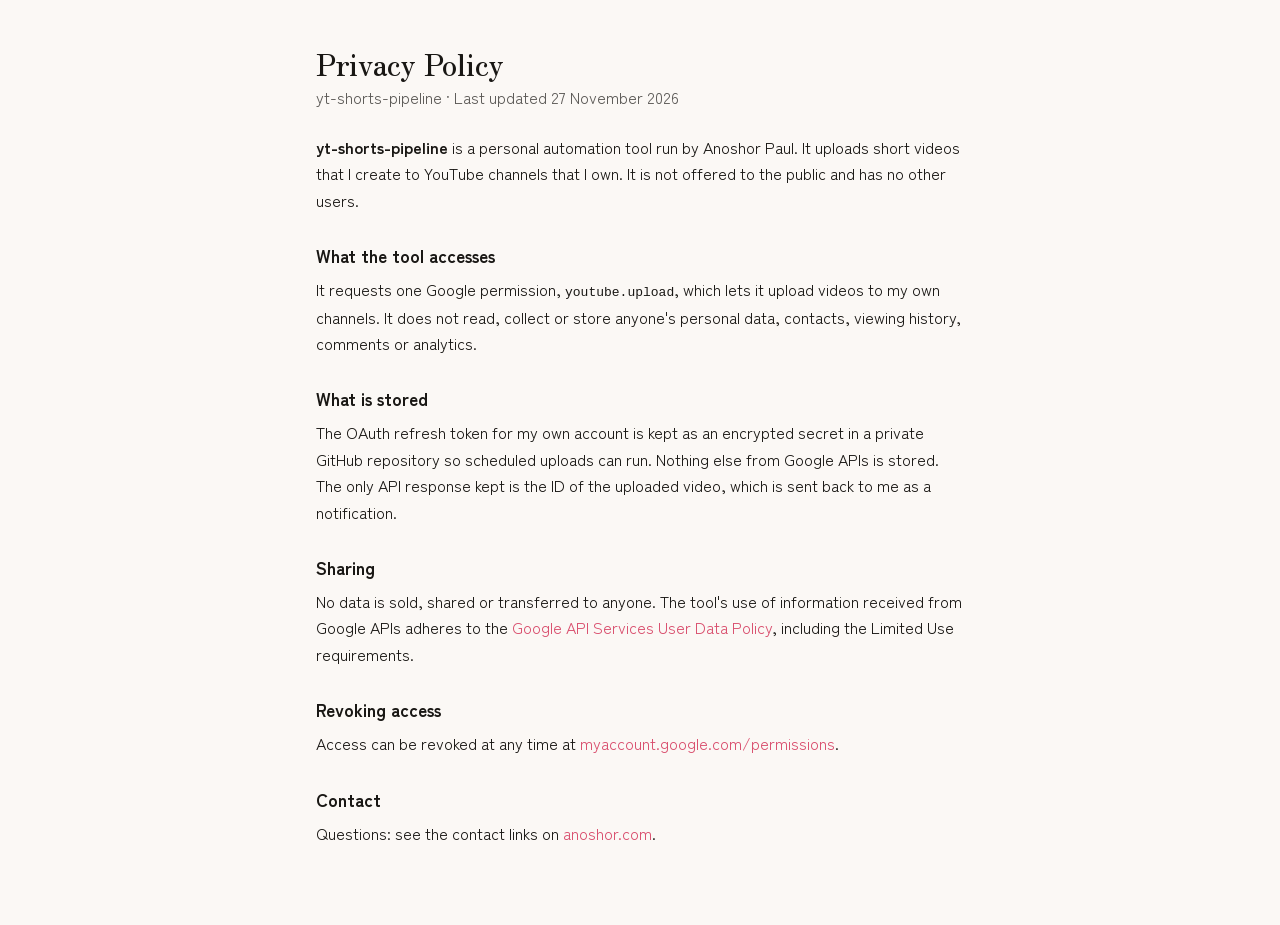
==== privacy/index.html @ 67a10aac "Add privacy policy page for yt-shorts-pipeline" ====
<!DOCTYPE html>
<html lang="en" data-theme="sakura">
<head>
<meta charset="UTF-8">
<meta name="viewport" content="width=device-width, initial-scale=1.0">
<title>Privacy Policy — yt-shorts-pipeline</title>
<meta name="robots" content="noindex">
<link rel="canonical" href="https://anoshor.com/privacy/">
<link rel="stylesheet" href="/assets/site.css">
<style>
  .policy{max-width:680px;margin:0 auto;padding:48px 16px 80px;line-height:1.65}
  .policy h1{font-size:1.8rem;margin:0 0 4px}
  .policy h2{font-size:1.1rem;margin:28px 0 6px}
  .policy .muted{opacity:.7;margin:0 0 24px}
</style>
</head>
<body>
<main class="policy">
  <h1>Privacy Policy</h1>
  <p class="muted">yt-shorts-pipeline · Last updated 27 November 2026</p>

  <p><strong>yt-shorts-pipeline</strong> is a personal automation tool run by Anoshor Paul. It uploads
  short videos that I create to YouTube channels that I own. It is not offered to the public and has
  no other users.</p>

  <h2>What the tool accesses</h2>
  <p>It requests one Google permission, <code>youtube.upload</code>, which lets it upload videos to my
  own channels. It does not read, collect or store anyone's personal data, contacts, viewing history,
  comments or analytics.</p>

  <h2>What is stored</h2>
  <p>The OAuth refresh token for my own account is kept as an encrypted secret in a private GitHub
  repository so scheduled uploads can run. Nothing else from Google APIs is stored. The only API
  response kept is the ID of the uploaded video, which is sent back to me as a notification.</p>

  <h2>Sharing</h2>
  <p>No data is sold, shared or transferred to anyone. The tool's use of information received from
  Google APIs adheres to the
  <a href="https://developers.google.com/terms/api-services-user-data-policy">Google API Services User Data Policy</a>,
  including the Limited Use requirements.</p>

  <h2>Revoking access</h2>
  <p>Access can be revoked at any time at
  <a href="https://myaccount.google.com/permissions">myaccount.google.com/permissions</a>.</p>

  <h2>Contact</h2>
  <p>Questions: see the contact links on <a href="/">anoshor.com</a>.</p>
</main>
</body>
</html>
---- assets/site.css ----
/* ============================================================
   anoshor.com
   ============================================================ */
/* Self-hosted fonts: only the Google subsets whose unicode-range wins for a
   character this site renders (32 of 741). Same files, same fallbacks. */
@font-face {
  font-family: 'JetBrains Mono';
  font-style: normal;
  font-weight: 400;
  font-display: swap;
  src: url(/assets/fonts/jetbrains-mono-400-b87346fd.woff2) format('woff2');
  unicode-range: U+0000-00FF, U+0131, U+0152-0153, U+02BB-02BC, U+02C6, U+02DA, U+02DC, U+0304, U+0308, U+0329, U+2000-206F, U+20AC, U+2122, U+2191, U+2193, U+2212, U+2215, U+FEFF, U+FFFD;
}
@font-face {
  font-family: 'JetBrains Mono';
  font-style: normal;
  font-weight: 700;
  font-display: swap;
  src: url(/assets/fonts/jetbrains-mono-700-b87346fd.woff2) format('woff2');
  unicode-range: U+0000-00FF, U+0131, U+0152-0153, U+02BB-02BC, U+02C6, U+02DA, U+02DC, U+0304, U+0308, U+0329, U+2000-206F, U+20AC, U+2122, U+2191, U+2193, U+2212, U+2215, U+FEFF, U+FFFD;
}
@font-face {
  font-family: 'Zen Kaku Gothic New';
  font-style: normal;
  font-weight: 400;
  font-display: swap;
  src: url(/assets/fonts/zen-kaku-gothic-new-400-7233d6f3.woff2) format('woff2');
  unicode-range: U+25e4-25e6, U+2601-2603, U+2609, U+260e-260f, U+2616-2617, U+261c-261f, U+262f, U+2641, U+2660, U+2662-2664, U+2666-2668, U+266d-266e, U+2672-267d, U+26bd-26be, U+2702, U+271a, U+273d, U+2740, U+2756, U+2776-2793, U+27a1, U+2934-2935, U+29bf, U+29fa-29fb, U+2b05-2b07, U+2b1a, U+2b95, U+2e3a-2e3b, U+2e80-2e99, U+2e9b-2ef3, U+2f00-2f13;
}
@font-face {
  font-family: 'Zen Kaku Gothic New';
  font-style: normal;
  font-weight: 400;
  font-display: swap;
  src: url(/assets/fonts/zen-kaku-gothic-new-400-858ca0a2.woff2) format('woff2');
  unicode-range: U+24d1-24ff, U+2503-2513, U+2515-2516, U+2518-251b, U+251d-2522, U+2524-259f, U+25a2-25ab, U+25b1, U+25b7, U+25c0-25c1, U+25c9-25ca, U+25cc, U+25d0-25d3, U+25e2-25e3;
}
@font-face {
  font-family: 'Zen Kaku Gothic New';
  font-style: normal;
  font-weight: 400;
  font-display: swap;
  src: url(/assets/fonts/zen-kaku-gothic-new-400-4d6fc14d.woff2) format('woff2');
  unicode-range: U+2105, U+2109-210a, U+210f, U+2116, U+2121, U+2126-2127, U+212b, U+212e, U+2135, U+213b, U+2194-2199, U+21b8-21b9, U+21c4-21c6, U+21cb-21cc, U+21d0, U+21e6-21e9, U+21f5, U+2202-2203, U+2205-2206, U+2208-220b, U+220f, U+2211, U+2213, U+2215, U+221a, U+221d, U+2220, U+2223, U+2225-2226, U+2228, U+222a-222e, U+2234-2237, U+223d, U+2243, U+2245, U+2248, U+224c, U+2260, U+2262, U+2264-2265, U+226e-226f, U+2272-2273, U+2276-2277, U+2283-2287, U+228a-228b, U+2295-2299, U+22a0, U+22a5, U+22bf, U+22da-22db, U+22ef, U+2305-2307, U+2318, U+2329-232a, U+23b0-23b1, U+23be-23cc, U+23ce, U+23da-23db, U+2423, U+2469-24d0;
}
@font-face {
  font-family: 'Zen Kaku Gothic New';
  font-style: normal;
  font-weight: 400;
  font-display: swap;
  src: url(/assets/fonts/zen-kaku-gothic-new-400-3c1ca168.woff2) format('woff2');
  unicode-range: U+2227, U+26a0, U+2713, U+301f, U+4ff8, U+5239, U+526a, U+54fa, U+5740, U+5937, U+5993, U+59fb, U+5a3c, U+5c41, U+6028, U+626e, U+646f, U+647a, U+64b0, U+64e2, U+65a7, U+66fe, U+6727, U+6955, U+6bef, U+6f23, U+724c, U+767c, U+7a83, U+7ac4, U+7b67, U+8000, U+8471, U+8513, U+8599, U+86db, U+8718, U+87f2, U+88f3, U+8ad2, U+8e2a, U+8fa3, U+95a5, U+9798, U+9910, U+9957, U+9bab, U+9c3b, U+9daf, U+ff95;
}
@font-face {
  font-family: 'Zen Kaku Gothic New';
  font-style: normal;
  font-weight: 400;
  font-display: swap;
  src: url(/assets/fonts/zen-kaku-gothic-new-400-94854cb1.woff2) format('woff2');
  unicode-range: U+0000-00FF, U+0131, U+0152-0153, U+02BB-02BC, U+02C6, U+02DA, U+02DC, U+0304, U+0308, U+0329, U+2000-206F, U+20AC, U+2122, U+2191, U+2193, U+2212, U+2215, U+FEFF, U+FFFD;
}
@font-face {
  font-family: 'Zen Kaku Gothic New';
  font-style: normal;
  font-weight: 500;
  font-display: swap;
  src: url(/assets/fonts/zen-kaku-gothic-new-500-5b4a54fc.woff2) format('woff2');
  unicode-range: U+25e4-25e6, U+2601-2603, U+2609, U+260e-260f, U+2616-2617, U+261c-261f, U+262f, U+2641, U+2660, U+2662-2664, U+2666-2668, U+266d-266e, U+2672-267d, U+26bd-26be, U+2702, U+271a, U+273d, U+2740, U+2756, U+2776-2793, U+27a1, U+2934-2935, U+29bf, U+29fa-29fb, U+2b05-2b07, U+2b1a, U+2b95, U+2e3a-2e3b, U+2e80-2e99, U+2e9b-2ef3, U+2f00-2f13;
}
@font-face {
  font-family: 'Zen Kaku Gothic New';
  font-style: normal;
  font-weight: 500;
  font-display: swap;
  src: url(/assets/fonts/zen-kaku-gothic-new-500-2f95c9e3.woff2) format('woff2');
  unicode-range: U+24d1-24ff, U+2503-2513, U+2515-2516, U+2518-251b, U+251d-2522, U+2524-259f, U+25a2-25ab, U+25b1, U+25b7, U+25c0-25c1, U+25c9-25ca, U+25cc, U+25d0-25d3, U+25e2-25e3;
}
@font-face {
  font-family: 'Zen Kaku Gothic New';
  font-style: normal;
  font-weight: 500;
  font-display: swap;
  src: url(/assets/fonts/zen-kaku-gothic-new-500-00940a9a.woff2) format('woff2');
  unicode-range: U+2105, U+2109-210a, U+210f, U+2116, U+2121, U+2126-2127, U+212b, U+212e, U+2135, U+213b, U+2194-2199, U+21b8-21b9, U+21c4-21c6, U+21cb-21cc, U+21d0, U+21e6-21e9, U+21f5, U+2202-2203, U+2205-2206, U+2208-220b, U+220f, U+2211, U+2213, U+2215, U+221a, U+221d, U+2220, U+2223, U+2225-2226, U+2228, U+222a-222e, U+2234-2237, U+223d, U+2243, U+2245, U+2248, U+224c, U+2260, U+2262, U+2264-2265, U+226e-226f, U+2272-2273, U+2276-2277, U+2283-2287, U+228a-228b, U+2295-2299, U+22a0, U+22a5, U+22bf, U+22da-22db, U+22ef, U+2305-2307, U+2318, U+2329-232a, U+23b0-23b1, U+23be-23cc, U+23ce, U+23da-23db, U+2423, U+2469-24d0;
}
@font-face {
  font-family: 'Zen Kaku Gothic New';
  font-style: normal;
  font-weight: 500;
  font-display: swap;
  src: url(/assets/fonts/zen-kaku-gothic-new-500-c078f281.woff2) format('woff2');
  unicode-range: U+2227, U+26a0, U+2713, U+301f, U+4ff8, U+5239, U+526a, U+54fa, U+5740, U+5937, U+5993, U+59fb, U+5a3c, U+5c41, U+6028, U+626e, U+646f, U+647a, U+64b0, U+64e2, U+65a7, U+66fe, U+6727, U+6955, U+6bef, U+6f23, U+724c, U+767c, U+7a83, U+7ac4, U+7b67, U+8000, U+8471, U+8513, U+8599, U+86db, U+8718, U+87f2, U+88f3, U+8ad2, U+8e2a, U+8fa3, U+95a5, U+9798, U+9910, U+9957, U+9bab, U+9c3b, U+9daf, U+ff95;
}
@font-face {
  font-family: 'Zen Kaku Gothic New';
  font-style: normal;
  font-weight: 500;
  font-display: swap;
  src: url(/assets/fonts/zen-kaku-gothic-new-500-382a6350.woff2) format('woff2');
  unicode-range: U+0000-00FF, U+0131, U+0152-0153, U+02BB-02BC, U+02C6, U+02DA, U+02DC, U+0304, U+0308, U+0329, U+2000-206F, U+20AC, U+2122, U+2191, U+2193, U+2212, U+2215, U+FEFF, U+FFFD;
}
@font-face {
  font-family: 'Zen Kaku Gothic New';
  font-style: normal;
  font-weight: 700;
  font-display: swap;
  src: url(/assets/fonts/zen-kaku-gothic-new-700-816ab08b.woff2) format('woff2');
  unicode-range: U+25e4-25e6, U+2601-2603, U+2609, U+260e-260f, U+2616-2617, U+261c-261f, U+262f, U+2641, U+2660, U+2662-2664, U+2666-2668, U+266d-266e, U+2672-267d, U+26bd-26be, U+2702, U+271a, U+273d, U+2740, U+2756, U+2776-2793, U+27a1, U+2934-2935, U+29bf, U+29fa-29fb, U+2b05-2b07, U+2b1a, U+2b95, U+2e3a-2e3b, U+2e80-2e99, U+2e9b-2ef3, U+2f00-2f13;
}
@font-face {
  font-family: 'Zen Kaku Gothic New';
  font-style: normal;
  font-weight: 700;
  font-display: swap;
  src: url(/assets/fonts/zen-kaku-gothic-new-700-9bd0cb63.woff2) format('woff2');
  unicode-range: U+24d1-24ff, U+2503-2513, U+2515-2516, U+2518-251b, U+251d-2522, U+2524-259f, U+25a2-25ab, U+25b1, U+25b7, U+25c0-25c1, U+25c9-25ca, U+25cc, U+25d0-25d3, U+25e2-25e3;
}
@font-face {
  font-family: 'Zen Kaku Gothic New';
  font-style: normal;
  font-weight: 700;
  font-display: swap;
  src: url(/assets/fonts/zen-kaku-gothic-new-700-92056e36.woff2) format('woff2');
  unicode-range: U+2105, U+2109-210a, U+210f, U+2116, U+2121, U+2126-2127, U+212b, U+212e, U+2135, U+213b, U+2194-2199, U+21b8-21b9, U+21c4-21c6, U+21cb-21cc, U+21d0, U+21e6-21e9, U+21f5, U+2202-2203, U+2205-2206, U+2208-220b, U+220f, U+2211, U+2213, U+2215, U+221a, U+221d, U+2220, U+2223, U+2225-2226, U+2228, U+222a-222e, U+2234-2237, U+223d, U+2243, U+2245, U+2248, U+224c, U+2260, U+2262, U+2264-2265, U+226e-226f, U+2272-2273, U+2276-2277, U+2283-2287, U+228a-228b, U+2295-2299, U+22a0, U+22a5, U+22bf, U+22da-22db, U+22ef, U+2305-2307, U+2318, U+2329-232a, U+23b0-23b1, U+23be-23cc, U+23ce, U+23da-23db, U+2423, U+2469-24d0;
}
@font-face {
  font-family: 'Zen Kaku Gothic New';
  font-style: normal;
  font-weight: 700;
  font-display: swap;
  src: url(/assets/fonts/zen-kaku-gothic-new-700-5ea68556.woff2) format('woff2');
  unicode-range: U+2227, U+26a0, U+2713, U+301f, U+4ff8, U+5239, U+526a, U+54fa, U+5740, U+5937, U+5993, U+59fb, U+5a3c, U+5c41, U+6028, U+626e, U+646f, U+647a, U+64b0, U+64e2, U+65a7, U+66fe, U+6727, U+6955, U+6bef, U+6f23, U+724c, U+767c, U+7a83, U+7ac4, U+7b67, U+8000, U+8471, U+8513, U+8599, U+86db, U+8718, U+87f2, U+88f3, U+8ad2, U+8e2a, U+8fa3, U+95a5, U+9798, U+9910, U+9957, U+9bab, U+9c3b, U+9daf, U+ff95;
}
@font-face {
  font-family: 'Zen Kaku Gothic New';
  font-style: normal;
  font-weight: 700;
  font-display: swap;
  src: url(/assets/fonts/zen-kaku-gothic-new-700-0fe4e577.woff2) format('woff2');
  unicode-range: U+0000-00FF, U+0131, U+0152-0153, U+02BB-02BC, U+02C6, U+02DA, U+02DC, U+0304, U+0308, U+0329, U+2000-206F, U+20AC, U+2122, U+2191, U+2193, U+2212, U+2215, U+FEFF, U+FFFD;
}
@font-face {
  font-family: 'Zen Old Mincho';
  font-style: normal;
  font-weight: 400;
  font-display: swap;
  src: url(/assets/fonts/zen-old-mincho-400-bc86bf7c.woff2) format('woff2');
  unicode-range: U+25e4-25e6, U+2601-2603, U+2609, U+260e-260f, U+2616-2617, U+261c-261f, U+262f, U+2641, U+2660, U+2662-2664, U+2666-2668, U+266d-266e, U+2672-267d, U+26bd-26be, U+2702, U+271a, U+273d, U+2740, U+2756, U+2776-2793, U+27a1, U+2934-2935, U+29bf, U+29fa-29fb, U+2b05-2b07, U+2b1a, U+2b95, U+2e3a-2e3b, U+2e80-2e99, U+2e9b-2ef3, U+2f00-2f13;
}
@font-face {
  font-family: 'Zen Old Mincho';
  font-style: normal;
  font-weight: 400;
  font-display: swap;
  src: url(/assets/fonts/zen-old-mincho-400-42929fd2.woff2) format('woff2');
  unicode-range: U+24d1-24ff, U+2503-2513, U+2515-2516, U+2518-251b, U+251d-2522, U+2524-259f, U+25a2-25ab, U+25b1, U+25b7, U+25c0-25c1, U+25c9-25ca, U+25cc, U+25d0-25d3, U+25e2-25e3;
}
@font-face {
  font-family: 'Zen Old Mincho';
  font-style: normal;
  font-weight: 400;
  font-display: swap;
  src: url(/assets/fonts/zen-old-mincho-400-7a2520df.woff2) format('woff2');
  unicode-range: U+2105, U+2109-210a, U+210f, U+2116, U+2121, U+2126-2127, U+212b, U+212e, U+2135, U+213b, U+2194-2199, U+21b8-21b9, U+21c4-21c6, U+21cb-21cc, U+21d0, U+21e6-21e9, U+21f5, U+2202-2203, U+2205-2206, U+2208-220b, U+220f, U+2211, U+2213, U+2215, U+221a, U+221d, U+2220, U+2223, U+2225-2226, U+2228, U+222a-222e, U+2234-2237, U+223d, U+2243, U+2245, U+2248, U+224c, U+2260, U+2262, U+2264-2265, U+226e-226f, U+2272-2273, U+2276-2277, U+2283-2287, U+228a-228b, U+2295-2299, U+22a0, U+22a5, U+22bf, U+22da-22db, U+22ef, U+2305-2307, U+2318, U+2329-232a, U+23b0-23b1, U+23be-23cc, U+23ce, U+23da-23db, U+2423, U+2469-24d0;
}
@font-face {
  font-family: 'Zen Old Mincho';
  font-style: normal;
  font-weight: 400;
  font-display: swap;
  src: url(/assets/fonts/zen-old-mincho-400-b838fa8f.woff2) format('woff2');
  unicode-range: U+2227, U+26a0, U+2713, U+301f, U+4ff8, U+5239, U+526a, U+54fa, U+5740, U+5937, U+5993, U+59fb, U+5a3c, U+5c41, U+6028, U+626e, U+646f, U+647a, U+64b0, U+64e2, U+65a7, U+66fe, U+6727, U+6955, U+6bef, U+6f23, U+724c, U+767c, U+7a83, U+7ac4, U+7b67, U+8000, U+8471, U+8513, U+8599, U+86db, U+8718, U+87f2, U+88f3, U+8ad2, U+8e2a, U+8fa3, U+95a5, U+9798, U+9910, U+9957, U+9bab, U+9c3b, U+9daf, U+ff95;
}
@font-face {
  font-family: 'Zen Old Mincho';
  font-style: normal;
  font-weight: 400;
  font-display: swap;
  src: url(/assets/fonts/zen-old-mincho-400-1971b2ed.woff2) format('woff2');
  unicode-range: U+0000-00FF, U+0131, U+0152-0153, U+02BB-02BC, U+02C6, U+02DA, U+02DC, U+0304, U+0308, U+0329, U+2000-206F, U+20AC, U+2122, U+2191, U+2193, U+2212, U+2215, U+FEFF, U+FFFD;
}
@font-face {
  font-family: 'Zen Old Mincho';
  font-style: normal;
  font-weight: 600;
  font-display: swap;
  src: url(/assets/fonts/zen-old-mincho-600-6d68d47e.woff2) format('woff2');
  unicode-range: U+25e4-25e6, U+2601-2603, U+2609, U+260e-260f, U+2616-2617, U+261c-261f, U+262f, U+2641, U+2660, U+2662-2664, U+2666-2668, U+266d-266e, U+2672-267d, U+26bd-26be, U+2702, U+271a, U+273d, U+2740, U+2756, U+2776-2793, U+27a1, U+2934-2935, U+29bf, U+29fa-29fb, U+2b05-2b07, U+2b1a, U+2b95, U+2e3a-2e3b, U+2e80-2e99, U+2e9b-2ef3, U+2f00-2f13;
}
@font-face {
  font-family: 'Zen Old Mincho';
  font-style: normal;
  font-weight: 600;
  font-display: swap;
  src: url(/assets/fonts/zen-old-mincho-600-d1b219fb.woff2) format('woff2');
  unicode-range: U+24d1-24ff, U+2503-2513, U+2515-2516, U+2518-251b, U+251d-2522, U+2524-259f, U+25a2-25ab, U+25b1, U+25b7, U+25c0-25c1, U+25c9-25ca, U+25cc, U+25d0-25d3, U+25e2-25e3;
}
@font-face {
  font-family: 'Zen Old Mincho';
  font-style: normal;
  font-weight: 600;
  font-display: swap;
  src: url(/assets/fonts/zen-old-mincho-600-75abe590.woff2) format('woff2');
  unicode-range: U+2105, U+2109-210a, U+210f, U+2116, U+2121, U+2126-2127, U+212b, U+212e, U+2135, U+213b, U+2194-2199, U+21b8-21b9, U+21c4-21c6, U+21cb-21cc, U+21d0, U+21e6-21e9, U+21f5, U+2202-2203, U+2205-2206, U+2208-220b, U+220f, U+2211, U+2213, U+2215, U+221a, U+221d, U+2220, U+2223, U+2225-2226, U+2228, U+222a-222e, U+2234-2237, U+223d, U+2243, U+2245, U+2248, U+224c, U+2260, U+2262, U+2264-2265, U+226e-226f, U+2272-2273, U+2276-2277, U+2283-2287, U+228a-228b, U+2295-2299, U+22a0, U+22a5, U+22bf, U+22da-22db, U+22ef, U+2305-2307, U+2318, U+2329-232a, U+23b0-23b1, U+23be-23cc, U+23ce, U+23da-23db, U+2423, U+2469-24d0;
}
@font-face {
  font-family: 'Zen Old Mincho';
  font-style: normal;
  font-weight: 600;
  font-display: swap;
  src: url(/assets/fonts/zen-old-mincho-600-a0c86a7f.woff2) format('woff2');
  unicode-range: U+2227, U+26a0, U+2713, U+301f, U+4ff8, U+5239, U+526a, U+54fa, U+5740, U+5937, U+5993, U+59fb, U+5a3c, U+5c41, U+6028, U+626e, U+646f, U+647a, U+64b0, U+64e2, U+65a7, U+66fe, U+6727, U+6955, U+6bef, U+6f23, U+724c, U+767c, U+7a83, U+7ac4, U+7b67, U+8000, U+8471, U+8513, U+8599, U+86db, U+8718, U+87f2, U+88f3, U+8ad2, U+8e2a, U+8fa3, U+95a5, U+9798, U+9910, U+9957, U+9bab, U+9c3b, U+9daf, U+ff95;
}
@font-face {
  font-family: 'Zen Old Mincho';
  font-style: normal;
  font-weight: 600;
  font-display: swap;
  src: url(/assets/fonts/zen-old-mincho-600-ab6cafc1.woff2) format('woff2');
  unicode-range: U+0000-00FF, U+0131, U+0152-0153, U+02BB-02BC, U+02C6, U+02DA, U+02DC, U+0304, U+0308, U+0329, U+2000-206F, U+20AC, U+2122, U+2191, U+2193, U+2212, U+2215, U+FEFF, U+FFFD;
}
@font-face {
  font-family: 'Zen Old Mincho';
  font-style: normal;
  font-weight: 900;
  font-display: swap;
  src: url(/assets/fonts/zen-old-mincho-900-770a2522.woff2) format('woff2');
  unicode-range: U+25e4-25e6, U+2601-2603, U+2609, U+260e-260f, U+2616-2617, U+261c-261f, U+262f, U+2641, U+2660, U+2662-2664, U+2666-2668, U+266d-266e, U+2672-267d, U+26bd-26be, U+2702, U+271a, U+273d, U+2740, U+2756, U+2776-2793, U+27a1, U+2934-2935, U+29bf, U+29fa-29fb, U+2b05-2b07, U+2b1a, U+2b95, U+2e3a-2e3b, U+2e80-2e99, U+2e9b-2ef3, U+2f00-2f13;
}
@font-face {
  font-family: 'Zen Old Mincho';
  font-style: normal;
  font-weight: 900;
  font-display: swap;
  src: url(/assets/fonts/zen-old-mincho-900-4c2c235f.woff2) format('woff2');
  unicode-range: U+24d1-24ff, U+2503-2513, U+2515-2516, U+2518-251b, U+251d-2522, U+2524-259f, U+25a2-25ab, U+25b1, U+25b7, U+25c0-25c1, U+25c9-25ca, U+25cc, U+25d0-25d3, U+25e2-25e3;
}
@font-face {
  font-family: 'Zen Old Mincho';
  font-style: normal;
  font-weight: 900;
  font-display: swap;
  src: url(/assets/fonts/zen-old-mincho-900-18f5bf39.woff2) format('woff2');
  unicode-range: U+2105, U+2109-210a, U+210f, U+2116, U+2121, U+2126-2127, U+212b, U+212e, U+2135, U+213b, U+2194-2199, U+21b8-21b9, U+21c4-21c6, U+21cb-21cc, U+21d0, U+21e6-21e9, U+21f5, U+2202-2203, U+2205-2206, U+2208-220b, U+220f, U+2211, U+2213, U+2215, U+221a, U+221d, U+2220, U+2223, U+2225-2226, U+2228, U+222a-222e, U+2234-2237, U+223d, U+2243, U+2245, U+2248, U+224c, U+2260, U+2262, U+2264-2265, U+226e-226f, U+2272-2273, U+2276-2277, U+2283-2287, U+228a-228b, U+2295-2299, U+22a0, U+22a5, U+22bf, U+22da-22db, U+22ef, U+2305-2307, U+2318, U+2329-232a, U+23b0-23b1, U+23be-23cc, U+23ce, U+23da-23db, U+2423, U+2469-24d0;
}
@font-face {
  font-family: 'Zen Old Mincho';
  font-style: normal;
  font-weight: 900;
  font-display: swap;
  src: url(/assets/fonts/zen-old-mincho-900-d55f0878.woff2) format('woff2');
  unicode-range: U+2227, U+26a0, U+2713, U+301f, U+4ff8, U+5239, U+526a, U+54fa, U+5740, U+5937, U+5993, U+59fb, U+5a3c, U+5c41, U+6028, U+626e, U+646f, U+647a, U+64b0, U+64e2, U+65a7, U+66fe, U+6727, U+6955, U+6bef, U+6f23, U+724c, U+767c, U+7a83, U+7ac4, U+7b67, U+8000, U+8471, U+8513, U+8599, U+86db, U+8718, U+87f2, U+88f3, U+8ad2, U+8e2a, U+8fa3, U+95a5, U+9798, U+9910, U+9957, U+9bab, U+9c3b, U+9daf, U+ff95;
}
@font-face {
  font-family: 'Zen Old Mincho';
  font-style: normal;
  font-weight: 900;
  font-display: swap;
  src: url(/assets/fonts/zen-old-mincho-900-0aab309f.woff2) format('woff2');
  unicode-range: U+0000-00FF, U+0131, U+0152-0153, U+02BB-02BC, U+02C6, U+02DA, U+02DC, U+0304, U+0308, U+0329, U+2000-206F, U+20AC, U+2122, U+2191, U+2193, U+2212, U+2215, U+FEFF, U+FFFD;
}

*{margin:0;padding:0;box-sizing:border-box}

:root{
  --f-sans:'Zen Kaku Gothic New',system-ui,-apple-system,sans-serif;
  --f-serif:'Zen Old Mincho',Georgia,serif;
  --f-mono:'JetBrains Mono',ui-monospace,monospace;
  --wrap:940px;
  --rail:88px;
  --radius:12px;
  --bw:1px;
  --shadow:0 2px 18px rgba(0,0,0,.06);
  --leaf-r:14px;
}

/* ---------- themes ---------- */
:root[data-theme="sakura"]{
  --bg:#fbf8f5; --bg2:#f3ece6; --card:#fff; --border:#e7ded5;
  --text:#191714; --muted:#7a726b; --accent:#d94f6e; --accent2:#b03a55;
  --ink:#2b2724; --chip:#f5ede7; --seal:#c8384f;
  --grad:linear-gradient(90deg,#d94f6e,#e8929f);
}
:root[data-theme="sumi"]{
  --bg:#eee8dc; --bg2:#e5ddcd; --card:#f6f1e7; --border:#cfc4ae;
  --text:#1b1815; --muted:#6b6155; --accent:#b83a2e; --accent2:#8c2b22;
  --ink:#141210; --chip:#e8e0d0; --seal:#b83a2e;
  --grad:linear-gradient(90deg,#1b1815,#6b6155);
}
:root[data-theme="tokyo"]{
  --bg:#0e1120; --bg2:#151930; --card:#181d36; --border:#2a3158;
  --text:#e9ebfa; --muted:#98a1c6; --accent:#ff5c8a; --accent2:#5ce1e6;
  --ink:#cfd6f5; --chip:#20264a; --seal:#ff5c8a;
  --grad:linear-gradient(90deg,#ff5c8a,#5ce1e6);
  --shadow:0 2px 20px rgba(0,0,0,.35);
}
:root[data-theme="ghibli"]{
  --bg:#f6f1e4; --bg2:#ece4d2; --card:#fbf7ec; --border:#dbd0b6;
  --text:#413a2d; --muted:#857a64; --accent:#6f9a3d; --accent2:#d97e4a;
  --ink:#3b3529; --chip:#eee5d1; --seal:#c2622f;
  --grad:linear-gradient(90deg,#6f9a3d,#d97e4a);
}
:root[data-theme="punpun"]{
  --bg:#eceeed; --bg2:#e3e7e6; --card:#f5f6f6; --border:#d3d8d7;
  --text:#3b4240; --muted:#8d9694; --accent:#6d8a91; --accent2:#9aa8a6;
  --ink:#4a5250; --chip:#e4e8e7; --seal:#7d9096;
  --grad:linear-gradient(90deg,#6d8a91,#b9c4c2);
}
:root[data-theme="manga"]{
  --bg:#fff; --bg2:#f2f2f2; --card:#fff; --border:#111;
  --text:#111; --muted:#555; --accent:#111; --accent2:#111;
  --ink:#111; --chip:#f2f2f2; --seal:#111;
  --bw:2px; --radius:3px; --shadow:4px 4px 0 #111;
  --grad:linear-gradient(90deg,#111,#111);
}

/* ---------- base ---------- */
html{scroll-behavior:smooth}
body{
  font-family:var(--f-sans); background:var(--bg); color:var(--text);
  line-height:1.75; -webkit-font-smoothing:antialiased;
  transition:background .4s ease,color .4s ease;
  overflow-x:hidden;
}
a{color:var(--accent);text-decoration:none}
a:hover{text-decoration:underline}
::selection{background:var(--accent);color:var(--bg)}

.wrap{max-width:var(--wrap);margin:0 auto;padding:0 26px;position:relative;z-index:2}

/* ---------- top bar ---------- */
.top{
  position:fixed;top:0;left:0;right:0;z-index:40;
  background:color-mix(in srgb,var(--bg) 82%,transparent);
  backdrop-filter:blur(14px);-webkit-backdrop-filter:blur(14px);
  border-bottom:var(--bw) solid var(--border);
}
.top-in{max-width:var(--wrap);margin:0 auto;padding:10px 26px;display:flex;align-items:center;gap:16px}
.brand{display:flex;align-items:center;gap:10px;color:var(--text);font-weight:700}
.brand:hover{text-decoration:none}
.seal{
  width:30px;height:30px;flex:none;border-radius:4px;background:var(--seal);
  color:#fff;display:grid;place-items:center;font-family:var(--f-serif);
  font-size:15px;font-weight:700;line-height:1;box-shadow:var(--shadow);
}
:root[data-theme="manga"] .seal{box-shadow:2px 2px 0 #111}
.brand-t{font-family:var(--f-mono);font-size:.9rem;letter-spacing:.02em}
@media(max-width:540px){
  .top-in{padding:8px 14px;gap:8px}
  .brand-t{display:none}
  .tbtn{width:24px;height:24px;font-size:11px}
  .wrap{padding:0 18px}
}
.spacer{flex:1}
.nav{display:flex;gap:18px}
.nav a{
  font-size:.84rem;font-weight:500;color:var(--muted);
  transition:color .2s;white-space:nowrap;
}
.nav a:hover{color:var(--accent);text-decoration:none}
@media(max-width:900px){.nav{display:none}}
.clocks{font-family:var(--f-mono);font-size:.72rem;color:var(--muted);display:flex;gap:12px}
@media(max-width:720px){.clocks{display:none}}
.themes{display:flex;gap:6px;flex-wrap:wrap}
.tbtn{
  width:26px;height:26px;border-radius:50%;cursor:pointer;font-size:12px;line-height:1;
  display:grid;place-items:center;border:var(--bw) solid var(--border);
  background:var(--card);color:var(--text);
  font-family:var(--f-serif);flex:none;
  transition:transform .16s,border-color .2s;
}
.tbtn:hover{transform:translateY(-2px) scale(1.1)}
.tbtn.on{border-color:var(--accent);color:var(--accent);box-shadow:0 0 0 2px color-mix(in srgb,var(--accent) 22%,transparent)}


/* ---------- brushstroke ---------- */
#brush{position:fixed;right:0;top:0;width:118px;height:100%;pointer-events:none;z-index:1;opacity:.13}
#brush path{fill:none;stroke:var(--ink);stroke-width:2.5;stroke-linecap:round;vector-effect:non-scaling-stroke}
@media(max-width:900px){#brush{display:none}}

/* ---------- sections ---------- */
section{padding:104px 0 24px;position:relative}
.sec-head{display:flex;align-items:baseline;gap:14px;margin-bottom:26px}
.sec-t{font-family:var(--f-serif);font-size:1.45rem;font-weight:600;letter-spacing:.01em}
.sec-sub{font-family:var(--f-mono);font-size:.7rem;color:var(--muted);letter-spacing:.1em;text-transform:uppercase}
.sec-rule{flex:1;height:var(--bw);background:var(--border)}

/* ---------- hero ---------- */
.hero{min-height:88vh;display:flex;flex-direction:column;justify-content:center;padding-top:120px}
@media(min-height:1200px){.hero{min-height:720px}}
.hello{font-family:var(--f-mono);font-size:.78rem;letter-spacing:.16em;color:var(--accent);text-transform:uppercase;margin-bottom:14px}
h1{font-family:var(--f-serif);font-size:clamp(2.5rem,7.5vw,4.4rem);font-weight:600;line-height:1.1;letter-spacing:-.01em}
h1 .g{background:var(--grad);-webkit-background-clip:text;background-clip:text;-webkit-text-fill-color:transparent}
:root[data-theme="manga"] h1 .g{-webkit-text-fill-color:var(--text);border-bottom:5px solid var(--text)}
.tagline{font-family:var(--f-mono);font-size:clamp(.9rem,2.4vw,1.05rem);color:var(--muted);margin-top:20px;min-height:1.8em}
.cursor{display:inline-block;width:.55em;color:var(--accent);animation:blink 1.05s steps(1) infinite}
@keyframes blink{50%{opacity:0}}
.links{display:flex;gap:10px;margin-top:32px;flex-wrap:wrap}
.pill{
  padding:9px 17px;border-radius:100px;font-weight:600;font-size:.88rem;
  border:var(--bw) solid var(--border);background:var(--card);color:var(--text);
  box-shadow:var(--shadow);transition:transform .16s,border-color .2s;flex:none;
}
.pill:hover{transform:translateY(-2px);border-color:var(--accent);text-decoration:none}
.pill.pri{background:var(--accent);color:var(--bg);border-color:var(--accent)}
:root[data-theme="manga"] .pill.pri{color:#fff}

/* ---------- prose / cards ---------- */
.lede{font-size:1.04rem;max-width:64ch}
.lede+.lede{margin-top:14px}
.card{
  background:var(--card);border:var(--bw) solid var(--border);border-radius:var(--radius);
  padding:22px 24px;margin-bottom:16px;box-shadow:var(--shadow);
  transition:transform .18s,border-color .2s;
}
.card:hover{transform:translateY(-2px);border-color:var(--accent)}
.rolehead{display:flex;justify-content:space-between;align-items:baseline;gap:12px;flex-wrap:wrap}
.role{font-weight:700;font-size:1.02rem}
.role .at{color:var(--accent)}
.dates{font-family:var(--f-mono);font-size:.72rem;color:var(--muted);white-space:nowrap}
.where{color:var(--muted);font-size:.85rem;margin-top:2px}
.card ul{margin:12px 0 0 17px}
.card li{margin-bottom:6px;font-size:.93rem}
.card li::marker{color:var(--accent)}
.grid{display:grid;grid-template-columns:1fr 1fr;gap:16px}
@media(max-width:700px){.grid{grid-template-columns:1fr}}
.proj{display:flex;flex-direction:column;margin-bottom:0}
.proj h3{font-family:var(--f-serif);font-size:1.05rem;font-weight:600;margin-bottom:3px}
.proj .stack{font-family:var(--f-mono);font-size:.7rem;color:var(--accent);margin-bottom:9px;letter-spacing:.03em}
.proj p{font-size:.9rem;color:var(--muted);flex:1}
.proj .go{margin-top:12px;font-weight:600;font-size:.84rem}

/* ---------- bonsai ---------- */
.bonsai-wrap{position:relative;margin-top:8px}
.bonsai-hint{font-family:var(--f-mono);font-size:.7rem;color:var(--muted);margin-bottom:6px;letter-spacing:.06em}
.bonsai{position:relative;width:100%;max-width:700px;margin:0 auto;aspect-ratio:600/412}
.bonsai svg{position:absolute;inset:0;width:100%;height:100%;overflow:visible}
.tree-ink{fill:var(--ink)}
.pot{fill:none;stroke:var(--ink);stroke-width:3.2;stroke-linecap:round;stroke-linejoin:round}
.pot-fill{fill:var(--chip)}
.crown{fill:var(--accent);opacity:.13;transition:opacity .35s}
.crown.dim{opacity:.05}
.crown.hot{opacity:.26}
.lf{fill:var(--accent);opacity:.8;transition:opacity .35s}
.lf.dim{opacity:.16}

.nodes{position:absolute;inset:0}
.node{
  position:absolute;left:var(--x);top:var(--y);transform:translate(-50%,-50%);
  display:grid;place-items:center;cursor:pointer;white-space:nowrap;
  padding:7px 15px;border-radius:100px;
  background:var(--card);border:var(--bw) solid var(--border);
  color:var(--text);box-shadow:var(--shadow);
  transition:transform .28s cubic-bezier(.3,1.4,.5,1),border-color .25s,opacity .3s,background .25s;
}
.node .nl{font-family:var(--f-mono);font-size:.72rem;letter-spacing:.04em;font-weight:700}
.node:hover{transform:translate(-50%,-50%) scale(1.12);border-color:var(--accent)}
.node.on{border-color:var(--accent);background:var(--accent);color:var(--bg);transform:translate(-50%,-50%) scale(1.16)}
.node.on .nl{color:var(--bg)}
:root[data-theme="manga"] .node.on{color:#fff}
:root[data-theme="manga"] .node.on .nl{color:#fff}
.node.off{opacity:.35}

/* 3D sakura: the canvas replaces the svg only once it has drawn a frame */
.bonsai canvas{position:absolute;inset:0;width:100%;height:100%;display:block;touch-action:pan-y;cursor:grab;opacity:0;transition:opacity .9s ease}
.bonsai.three-on{max-width:880px}
.bonsai.three-on canvas{opacity:1}
.bonsai.three-on canvas.over{cursor:pointer}
.bonsai.three-on canvas.grabbing{cursor:grabbing}
.bonsai.three-on svg{display:none}
.bonsai.three-on .nodes{pointer-events:none}
.bonsai.three-on .node{pointer-events:auto;opacity:var(--vis,1);z-index:var(--z,1)}
.bonsai.three-on .node.off{opacity:calc(var(--vis,1) * .4)}
@media(max-width:540px){.bonsai.three-on{aspect-ratio:1/1}}

.petal{position:absolute;pointer-events:none;border-radius:50% 0 50% 50%;background:var(--accent);opacity:.75}

.detail{
  margin:14px auto 0;max-width:660px;min-height:96px;
  border:var(--bw) solid var(--border);border-radius:var(--radius);
  background:var(--card);padding:18px 20px;box-shadow:var(--shadow);
}
.detail-empty{font-family:var(--f-mono);font-size:.76rem;color:var(--muted)}
.detail-h{display:flex;align-items:baseline;gap:9px;margin-bottom:12px}
.detail-h .dt{font-weight:700}
.detail-h .dc{font-family:var(--f-mono);font-size:.68rem;color:var(--muted);margin-left:auto}
.chips{display:flex;flex-wrap:wrap;gap:8px}
.chip{
  font-family:var(--f-mono);font-size:.75rem;padding:6px 13px;
  border-radius:var(--leaf-r) 2px var(--leaf-r) var(--leaf-r);
  background:var(--chip);border:var(--bw) solid var(--border);color:var(--text);
  opacity:0;transform:translateY(9px) rotate(-3deg);
  animation:leafIn .42s cubic-bezier(.2,.9,.3,1) forwards;
}
@keyframes leafIn{to{opacity:1;transform:none}}

/* ---------- publications ---------- */
.pub h3{font-family:var(--f-serif);font-size:1.16rem;font-weight:600;line-height:1.4;margin-bottom:8px}
.pub .authors{font-size:.92rem;margin-bottom:3px}
.pub .venue{font-family:var(--f-mono);font-size:.76rem;color:var(--muted);margin-bottom:14px;line-height:1.6}
.pub .abs{font-size:.93rem;color:var(--muted);max-width:70ch}
.pubmeta{display:flex;align-items:center;gap:18px;flex-wrap:wrap;margin-top:16px;
  padding-top:14px;border-top:var(--bw) solid var(--border)}
.pubmeta .stat{font-family:var(--f-mono);font-size:.76rem;color:var(--muted)}
.pubmeta .stat strong{color:var(--accent);font-size:.92rem}
.pubmeta .go{margin-top:0;margin-left:auto}

/* ---------- copy button ---------- */
button.pill{font-family:inherit;cursor:pointer}
button.pill.copy::after{content:"  ⧉";opacity:.6;font-size:.9em}
button.pill.copy.done::after{content:"  ✓"}

/* ---------- writing ---------- */
.post-list{list-style:none}
.post-item{
  display:flex;gap:14px;align-items:baseline;padding:13px 0;
  border-bottom:var(--bw) solid var(--border);flex-wrap:wrap;
}
.post-item time{font-family:var(--f-mono);font-size:.72rem;color:var(--muted);flex:none;width:92px}
.post-item a{font-weight:600;color:var(--text)}
.post-item a:hover{color:var(--accent)}
.post-item .kind{
  font-family:var(--f-mono);font-size:.6rem;letter-spacing:.1em;text-transform:uppercase;
  color:var(--accent);border:var(--bw) solid var(--border);border-radius:100px;padding:1px 8px;
}
.post-item p{width:100%;padding-left:106px;color:var(--muted);font-size:.88rem;margin-top:2px}
@media(max-width:640px){.post-item p{padding-left:0}.post-item time{width:auto}}

.post{max-width:70ch}
.post h1{font-size:clamp(1.9rem,5vw,2.7rem);margin-bottom:10px}
.post .meta{font-family:var(--f-mono);font-size:.74rem;color:var(--muted);margin-bottom:34px}
.post h2{font-family:var(--f-serif);font-size:1.35rem;margin:34px 0 10px;font-weight:600}
.post h3{font-family:var(--f-serif);font-size:1.12rem;margin:26px 0 8px;font-weight:600}
.post p{margin-bottom:16px}
.post ul,.post ol{margin:0 0 16px 20px}
.post li{margin-bottom:6px}
.post blockquote{
  border-left:3px solid var(--accent);padding:2px 0 2px 16px;margin:0 0 16px;
  color:var(--muted);font-style:italic;
}
.post hr{border:none;border-top:var(--bw) solid var(--border);margin:30px 0}
.post code{
  font-family:var(--f-mono);font-size:.86em;background:var(--chip);
  border:var(--bw) solid var(--border);border-radius:4px;padding:1px 5px;
}
.post pre{
  background:var(--chip);border:var(--bw) solid var(--border);border-radius:var(--radius);
  padding:15px 17px;overflow-x:auto;margin-bottom:16px;
}
.post pre code{background:none;border:none;padding:0;font-size:.82rem;line-height:1.65}
.post img{max-width:100%;border-radius:var(--radius)}
.backlink{font-family:var(--f-mono);font-size:.76rem;display:inline-block;margin-bottom:30px}

/* ---------- footer ---------- */
footer{
  border-top:var(--bw) solid var(--border);margin-top:70px;padding:26px 0 34px;
  color:var(--muted);font-size:.78rem;position:relative;z-index:2;
}
.foot-in{max-width:var(--wrap);margin:0 auto;padding:0 26px;display:flex;gap:14px;flex-wrap:wrap;align-items:center}
.foot-in .ver{font-family:var(--f-mono);font-size:.7rem;margin-left:auto}
#commit{font-family:var(--f-mono);font-size:.7rem}

/* ---------- punpun bird ---------- */
#punpun{
  position:fixed;right:16px;bottom:14px;width:46px;height:56px;z-index:35;
  cursor:pointer;opacity:.85;transition:opacity .3s,transform .3s;
}
#punpun:hover{opacity:1;transform:translateY(-4px)}
#punpun svg{width:100%;height:100%;overflow:visible}
#punpun .bd{fill:none;stroke:var(--ink);stroke-width:2.1;stroke-linecap:round;stroke-linejoin:round}
#punpun .ey{fill:var(--ink)}
.pp-say{
  position:fixed;right:70px;bottom:26px;z-index:35;max-width:210px;
  background:var(--card);border:var(--bw) solid var(--border);border-radius:12px;
  padding:8px 12px;font-size:.76rem;color:var(--text);box-shadow:var(--shadow);
  opacity:0;transform:translateY(6px);transition:opacity .3s,transform .3s;pointer-events:none;
}
.pp-say.show{opacity:1;transform:none}
@media(max-width:700px){#punpun{width:38px;height:46px;right:10px;bottom:10px}.pp-say{display:none}}

/* ---------- reveal ---------- */
.js .rv{opacity:0;transform:translateY(16px)}
.rv{transition:opacity .65s ease,transform .65s ease}
.rv.in{opacity:1;transform:none}

@media (prefers-reduced-motion:reduce){
  html{scroll-behavior:auto}
  .rv{opacity:1;transform:none;transition:none}
  .cursor{animation:none}
  .chip{opacity:1;transform:none;animation:none}
  #brush{display:none}
  .petal{display:none}
}
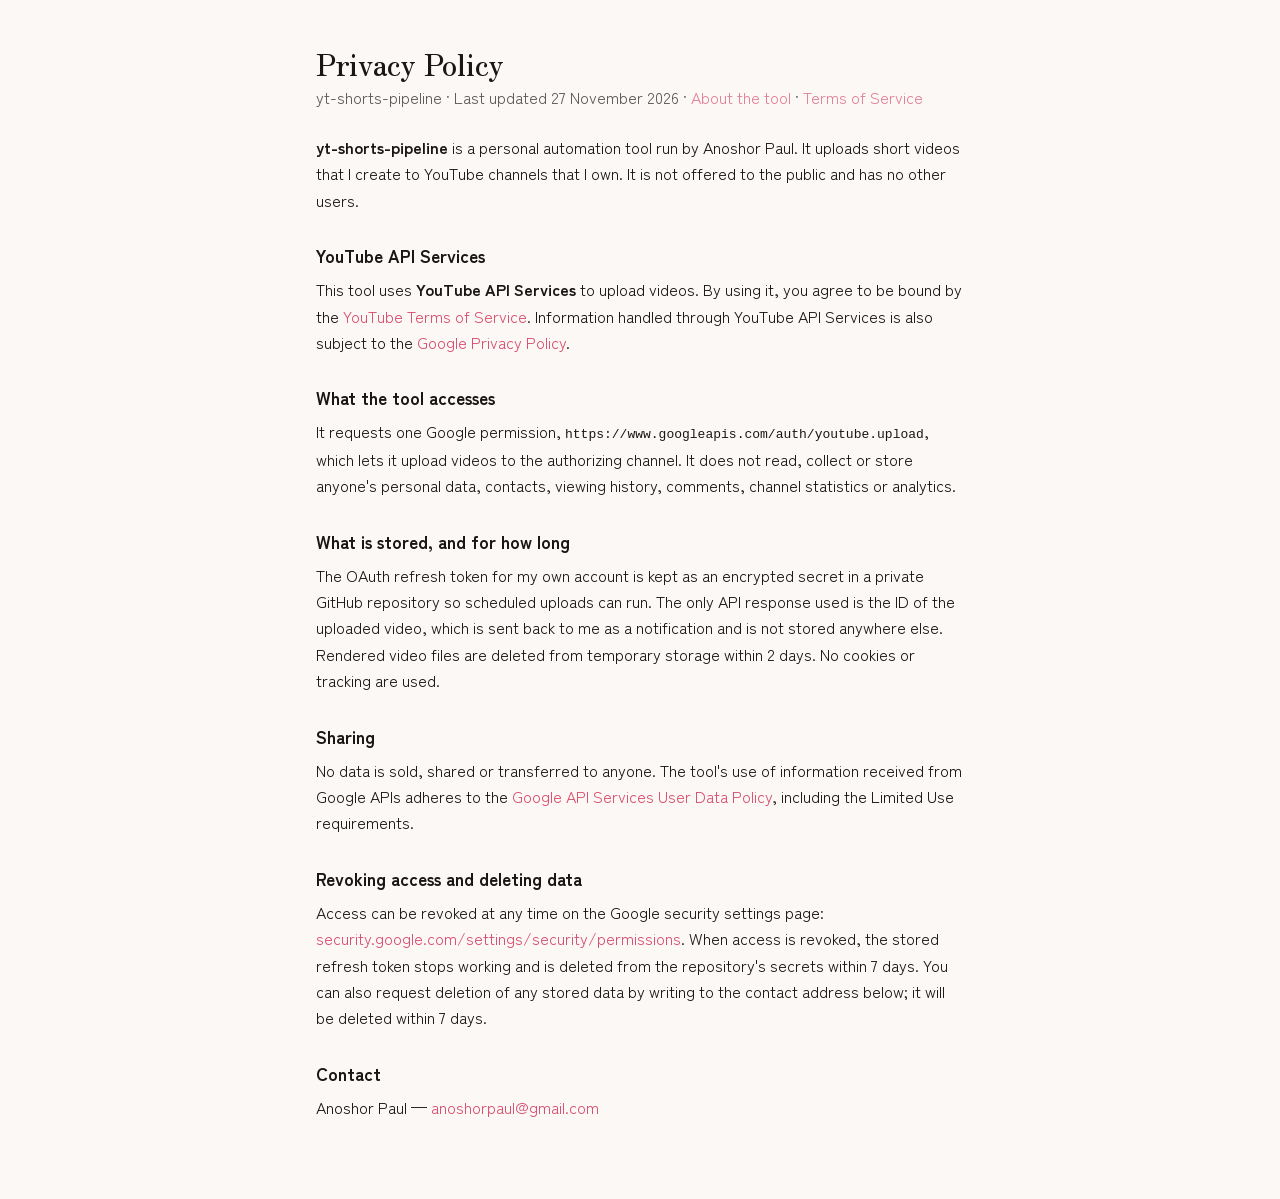
==== commit d5039368: "yt-shorts-pipeline: app page, terms, YouTube API sections in privacy policy" ====
--- a/privacy/index.html
+++ b/privacy/index.html
@@ -17,34 +17,44 @@
 <body>
 <main class="policy">
   <h1>Privacy Policy</h1>
-  <p class="muted">yt-shorts-pipeline · Last updated 27 November 2026</p>
+  <p class="muted">yt-shorts-pipeline · Last updated 27 November 2026 · <a href="/yt-shorts/">About the tool</a> · <a href="/terms/">Terms of Service</a></p>
 
   <p><strong>yt-shorts-pipeline</strong> is a personal automation tool run by Anoshor Paul. It uploads
   short videos that I create to YouTube channels that I own. It is not offered to the public and has
   no other users.</p>
 
+  <h2>YouTube API Services</h2>
+  <p>This tool uses <strong>YouTube API Services</strong> to upload videos. By using it, you agree to be bound by the
+  <a href="https://www.youtube.com/t/terms">YouTube Terms of Service</a>. Information handled through YouTube API
+  Services is also subject to the
+  <a href="http://www.google.com/policies/privacy">Google Privacy Policy</a>.</p>
+
   <h2>What the tool accesses</h2>
-  <p>It requests one Google permission, <code>youtube.upload</code>, which lets it upload videos to my
-  own channels. It does not read, collect or store anyone's personal data, contacts, viewing history,
-  comments or analytics.</p>
+  <p>It requests one Google permission, <code>https://www.googleapis.com/auth/youtube.upload</code>, which lets it
+  upload videos to the authorizing channel. It does not read, collect or store anyone's personal data, contacts,
+  viewing history, comments, channel statistics or analytics.</p>
 
-  <h2>What is stored</h2>
-  <p>The OAuth refresh token for my own account is kept as an encrypted secret in a private GitHub
-  repository so scheduled uploads can run. Nothing else from Google APIs is stored. The only API
-  response kept is the ID of the uploaded video, which is sent back to me as a notification.</p>
+  <h2>What is stored, and for how long</h2>
+  <p>The OAuth refresh token for my own account is kept as an encrypted secret in a private GitHub repository so
+  scheduled uploads can run. The only API response used is the ID of the uploaded video, which is sent back to me as
+  a notification and is not stored anywhere else. Rendered video files are deleted from temporary storage within
+  2 days. No cookies or tracking are used.</p>
 
   <h2>Sharing</h2>
-  <p>No data is sold, shared or transferred to anyone. The tool's use of information received from
-  Google APIs adheres to the
+  <p>No data is sold, shared or transferred to anyone. The tool's use of information received from Google APIs
+  adheres to the
   <a href="https://developers.google.com/terms/api-services-user-data-policy">Google API Services User Data Policy</a>,
   including the Limited Use requirements.</p>
 
-  <h2>Revoking access</h2>
-  <p>Access can be revoked at any time at
-  <a href="https://myaccount.google.com/permissions">myaccount.google.com/permissions</a>.</p>
+  <h2>Revoking access and deleting data</h2>
+  <p>Access can be revoked at any time on the Google security settings page:
+  <a href="https://security.google.com/settings/security/permissions">security.google.com/settings/security/permissions</a>.
+  When access is revoked, the stored refresh token stops working and is deleted from the repository's secrets
+  within 7 days. You can also request deletion of any stored data by writing to the contact address below; it will
+  be deleted within 7 days.</p>
 
   <h2>Contact</h2>
-  <p>Questions: see the contact links on <a href="/">anoshor.com</a>.</p>
+  <p>Anoshor Paul — <a href="mailto:anoshorpaul@gmail.com">anoshorpaul@gmail.com</a></p>
 </main>
 </body>
 </html>
